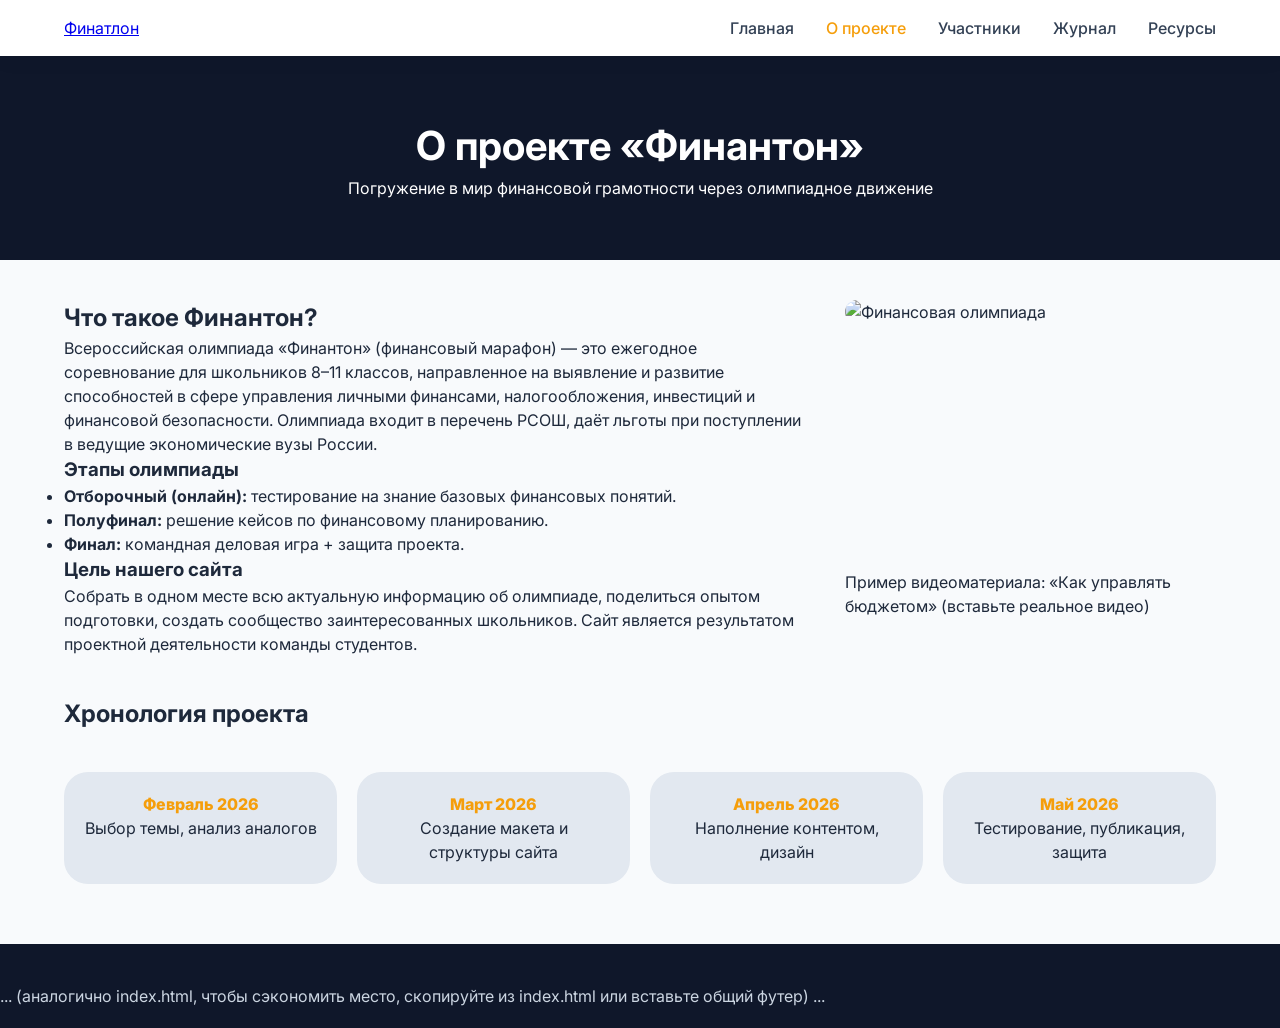
==== site/about.html @ a49ee3da "first commit" ====
<!DOCTYPE html>
<html lang="ru">
<head>
    <meta charset="UTF-8">
    <meta name="viewport" content="width=device-width, initial-scale=1.0">
    <title>Финантон | О проекте</title>
    <link rel="stylesheet" href="style.css">
    <link href="https://fonts.googleapis.com/css2?family=Inter:opsz,wght@14..32,300;14..32,400;14..32,600;14..32,700&display=swap" rel="stylesheet">
    <link rel="stylesheet" href="https://cdnjs.cloudflare.com/ajax/libs/font-awesome/6.0.0-beta3/css/all.min.css">
</head>
<body>
    <header class="header">
        <div class="container">
            <a href="index.html">Фин<span>атлон</span></a>
            <nav class="nav">
                <ul class="nav-menu">
                    <li><a href="index.html">Главная</a></li>
                    <li><a href="about.html" class="active">О проекте</a></li>
                    <li><a href="team.html">Участники</a></li>
                    <li><a href="journal.html">Журнал</a></li>
                    <li><a href="resources.html">Ресурсы</a></li>
                </ul>
                <div class="hamburger"><span class="bar"></span><span class="bar"></span><span class="bar"></span></div>
            </nav>
        </div>
    </header>

    <main>
        <section class="page-header">
            <div class="container">
                <h1>О проекте «Финантон»</h1>
                <p>Погружение в мир финансовой грамотности через олимпиадное движение</p>
            </div>
        </section>

        <section class="about-description">
            <div class="container">
                <div class="about-grid">
                    <div class="about-text">
                        <h2>Что такое Финантон?</h2>
                        <p>Всероссийская олимпиада «Финантон» (финансовый марафон) — это ежегодное соревнование для школьников 8–11 классов, направленное на выявление и развитие способностей в сфере управления личными финансами, налогообложения, инвестиций и финансовой безопасности. Олимпиада входит в перечень РСОШ, даёт льготы при поступлении в ведущие экономические вузы России.</p>
                        <h3>Этапы олимпиады</h3>
                        <ul>
                            <li><strong>Отборочный (онлайн):</strong> тестирование на знание базовых финансовых понятий.</li>
                            <li><strong>Полуфинал:</strong> решение кейсов по финансовому планированию.</li>
                            <li><strong>Финал:</strong> командная деловая игра + защита проекта.</li>
                        </ul>
                        <h3>Цель нашего сайта</h3>
                        <p>Собрать в одном месте всю актуальную информацию об олимпиаде, поделиться опытом подготовки, создать сообщество заинтересованных школьников. Сайт является результатом проектной деятельности команды студентов.</p>
                    </div>
                    <div class="about-media">
                        <img src="https://images.pexels.com/photos/4386326/pexels-photo-4386326.jpeg?auto=compress&cs=tinysrgb&w=600" alt="Финансовая олимпиада">
                        <div class="video-container">
                            <iframe width="100%" height="200" src="https://www.youtube.com/embed/dQw4w9WgXcQ?si=6Ix5xTqY1V1F" title="Видео о финансовой грамотности" frameborder="0" allowfullscreen></iframe>
                            <p class="video-caption">Пример видеоматериала: «Как управлять бюджетом» (вставьте реальное видео)</p>
                        </div>
                    </div>
                </div>
            </div>
        </section>

        <section class="timeline">
            <div class="container">
                <h2>Хронология проекта</h2>
                <div class="timeline-items">
                    <div class="timeline-item"><span>Февраль 2026</span><p>Выбор темы, анализ аналогов</p></div>
                    <div class="timeline-item"><span>Март 2026</span><p>Создание макета и структуры сайта</p></div>
                    <div class="timeline-item"><span>Апрель 2026</span><p>Наполнение контентом, дизайн</p></div>
                    <div class="timeline-item"><span>Май 2026</span><p>Тестирование, публикация, защита</p></div>
                </div>
            </div>
        </section>
    </main>

    <footer class="footer">... (аналогично index.html, чтобы сэкономить место, скопируйте из index.html или вставьте общий футер) ...</footer>
    <script>/* то же меню */</script>
</body>
</html>
---- site/style.css ----
* {
    margin: 0;
    padding: 0;
    box-sizing: border-box;
}

body {
    font-family: 'Inter', sans-serif;
    line-height: 1.5;
    color: #1e293b;
    background-color: #f8fafc;
}

.container {
    max-width: 1200px;
    margin: 0 auto;
    padding: 0 24px;
}

/* HEADER */
.header {
    background: white;
    box-shadow: 0 4px 20px rgba(0,0,0,0.05);
    position: sticky;
    top: 0;
    z-index: 100;
}

.header .container {
    display: flex;
    justify-content: space-between;
    align-items: center;
    padding-top: 16px;
    padding-bottom: 16px;
}

.logo a {
    font-size: 1.8rem;
    font-weight: 700;
    text-decoration: none;
    color: #0f172a;
}

.logo span {
    color: #f59e0b;
}

.nav-menu {
    display: flex;
    gap: 2rem;
    list-style: none;
}

.nav-menu li a {
    text-decoration: none;
    font-weight: 500;
    color: #334155;
    transition: 0.3s;
}

.nav-menu li a:hover, .nav-menu li a.active {
    color: #f59e0b;
}

.hamburger {
    display: none;
    flex-direction: column;
    cursor: pointer;
}

.bar {
    width: 25px;
    height: 3px;
    background: #0f172a;
    margin: 3px 0;
    transition: 0.3s;
}

@media (max-width: 768px) {
    .hamburger {
        display: flex;
    }
    .nav-menu {
        position: fixed;
        left: -100%;
        top: 70px;
        flex-direction: column;
        background: white;
        width: 100%;
        text-align: center;
        transition: 0.3s;
        box-shadow: 0 10px 20px rgba(0,0,0,0.1);
        padding: 2rem 0;
        gap: 1.5rem;
    }
    .nav-menu.active {
        left: 0;
    }
}

/* HERO SECTION */
.hero {
    display: flex;
    align-items: center;
    justify-content: space-between;
    gap: 40px;
    padding: 60px 24px;
    background: linear-gradient(135deg, #fef9e6 0%, #ffffff 100%);
}

.hero-content {
    flex: 1;
}

.hero-content h1 {
    font-size: 3rem;
    line-height: 1.2;
    margin-bottom: 20px;
}

.hero-content h1 span {
    color: #f59e0b;
}

.hero-image {
    flex: 1;
}
.hero-image img {
    width: 100%;
    border-radius: 24px;
    box-shadow: 0 20px 30px -10px rgba(0,0,0,0.1);
}

.btn-primary {
    display: inline-block;
    background: #f59e0b;
    color: white;
    padding: 12px 28px;
    border-radius: 40px;
    text-decoration: none;
    font-weight: 600;
    margin-top: 20px;
    transition: 0.3s;
}

.btn-primary:hover {
    background: #d97706;
    transform: translateY(-2px);
}

/* Аннотация */
.annotation {
    padding: 60px 0;
}
.annotation h2 {
    text-align: center;
    margin-bottom: 40px;
    font-size: 2.2rem;
}
.annotation-grid {
    display: flex;
    gap: 40px;
    flex-wrap: wrap;
}
.annotation-text {
    flex: 2;
}
.annotation-stats {
    flex: 1;
    display: flex;
    flex-direction: column;
    gap: 20px;
}
.stat-card {
    background: white;
    padding: 20px;
    border-radius: 24px;
    text-align: center;
    box-shadow: 0 6px 14px rgba(0,0,0,0.05);
}
.stat-card i {
    font-size: 2rem;
    color: #f59e0b;
}
.stat-number {
    display: block;
    font-size: 2rem;
    font-weight: 800;
}

/* Карточки предпросмотра */
.preview-cards {
    background: white;
    padding: 60px 0;
}
.cards-grid {
    display: grid;
    grid-template-columns: repeat(auto-fit, minmax(240px, 1fr));
    gap: 30px;
    margin-top: 30px;
}
.card {
    background: #f1f5f9;
    padding: 30px 20px;
    border-radius: 28px;
    text-align: center;
    transition: 0.3s;
}
.card i {
    font-size: 2.5rem;
    color: #f59e0b;
    margin-bottom: 16px;
}
.card:hover {
    transform: translateY(-5px);
    box-shadow: 0 12px 24px rgba(0,0,0,0.08);
}
.btn-link {
    display: inline-block;
    margin-top: 16px;
    text-decoration: none;
    font-weight: 500;
    color: #f59e0b;
}

/* Page header */
.page-header {
    background: #0f172a;
    color: white;
    padding: 60px 0;
    text-align: center;
}
.page-header h1 {
    font-size: 2.5rem;
}

/* About page */
.about-grid {
    display: flex;
    gap: 40px;
    flex-wrap: wrap;
    margin: 40px 0;
}
.about-text {
    flex: 2;
}
.about-media {
    flex: 1;
}
.about-media img {
    width: 100%;
    border-radius: 20px;
    margin-bottom: 20px;
}
.timeline-items {
    display: flex;
    flex-wrap: wrap;
    gap: 20px;
    justify-content: space-between;
    margin: 40px 0;
}
.timeline-item {
    background: #e2e8f0;
    padding: 20px;
    border-radius: 24px;
    flex: 1;
    text-align: center;
}
.timeline-item span {
    font-weight: 800;
    display: block;
    color: #f59e0b;
}

/* Team */
.team-grid {
    display: grid;
    grid-template-columns: repeat(auto-fit, minmax(260px, 1fr));
    gap: 30px;
    margin: 40px 0;
}
.team-card {
    background: white;
    border-radius: 28px;
    overflow: hidden;
    box-shadow: 0 6px 16px rgba(0,0,0,0.05);
    padding: 20px;
    text-align: center;
}
.team-card img {
    width: 120px;
    height: 120px;
    border-radius: 50%;
    object-fit: cover;
    margin-bottom: 16px;
}
.team-card .role {
    color: #f59e0b;
    font-weight: 600;
    margin-bottom: 12px;
}
.skills {
    display: flex;
    gap: 8px;
    justify-content: center;
    margin-top: 12px;
}
.skills span {
    background: #e2e8f0;
    padding: 4px 12px;
    border-radius: 30px;
    font-size: 0.8rem;
}
.team-note {
    background: #fef9e6;
    padding: 24px;
    border-radius: 32px;
    display: flex;
    align-items: center;
    gap: 16px;
    margin: 20px 0 40px;
}
.team-note i {
    font-size: 2rem;
    color: #f59e0b;
}

/* Journal */
.journal-post {
    background: white;
    border-radius: 32px;
    padding: 30px;
    margin-bottom: 40px;
    box-shadow: 0 4px 12px rgba(0,0,0,0.03);
}
.post-date {
    color: #f59e0b;
    font-weight: 600;
    margin-bottom: 12px;
}
.journal-post h2 {
    margin-bottom: 16px;
}
.post-media img, .diagram-placeholder {
    max-width: 100%;
    margin: 20px 0;
    border-radius: 20px;
}
.diagram-placeholder {
    background: #eef2ff;
    padding: 40px;
    text-align: center;
}
.video-container {
    margin: 20px 0;
}
.post-gallery {
    background: #f1f5f9;
    padding: 12px;
    border-radius: 24px;
}

/* Resources */
.resources-grid {
    padding: 40px 0;
}
.resource-category {
    margin-bottom: 40px;
}
.resource-category h2 {
    margin-bottom: 20px;
}
.resource-category ul {
    list-style: none;
}
.resource-category li {
    margin-bottom: 12px;
    padding-left: 24px;
    border-left: 3px solid #f59e0b;
}
.resource-category a {
    text-decoration: none;
    color: #1e293b;
    font-weight: 500;
}
.resource-category a:hover {
    color: #f59e0b;
}
.infographic {
    background: white;
    padding: 40px 0;
    text-align: center;
}

/* Footer */
.footer {
    background: #0f172a;
    color: #cbd5e1;
    padding: 40px 0 20px;
    margin-top: 60px;
}
.footer-content {
    display: flex;
    flex-wrap: wrap;
    justify-content: space-between;
    gap: 30px;
}
.footer-logo h3 {
    color: white;
}
.footer-links ul {
    list-style: none;
}
.footer-links a {
    color: #cbd5e1;
    text-decoration: none;
}
.footer-links a:hover {
    color: #f59e0b;
}
.footer-bottom {
    text-align: center;
    margin-top: 30px;
    padding-top: 20px;
    border-top: 1px solid #334155;
}

/* Responsive */
@media (max-width: 768px) {
    .hero {
        flex-direction: column;
        text-align: center;
    }
    .annotation-grid {
        flex-direction: column;
    }
    .timeline-items {
        flex-direction: column;
    }
}
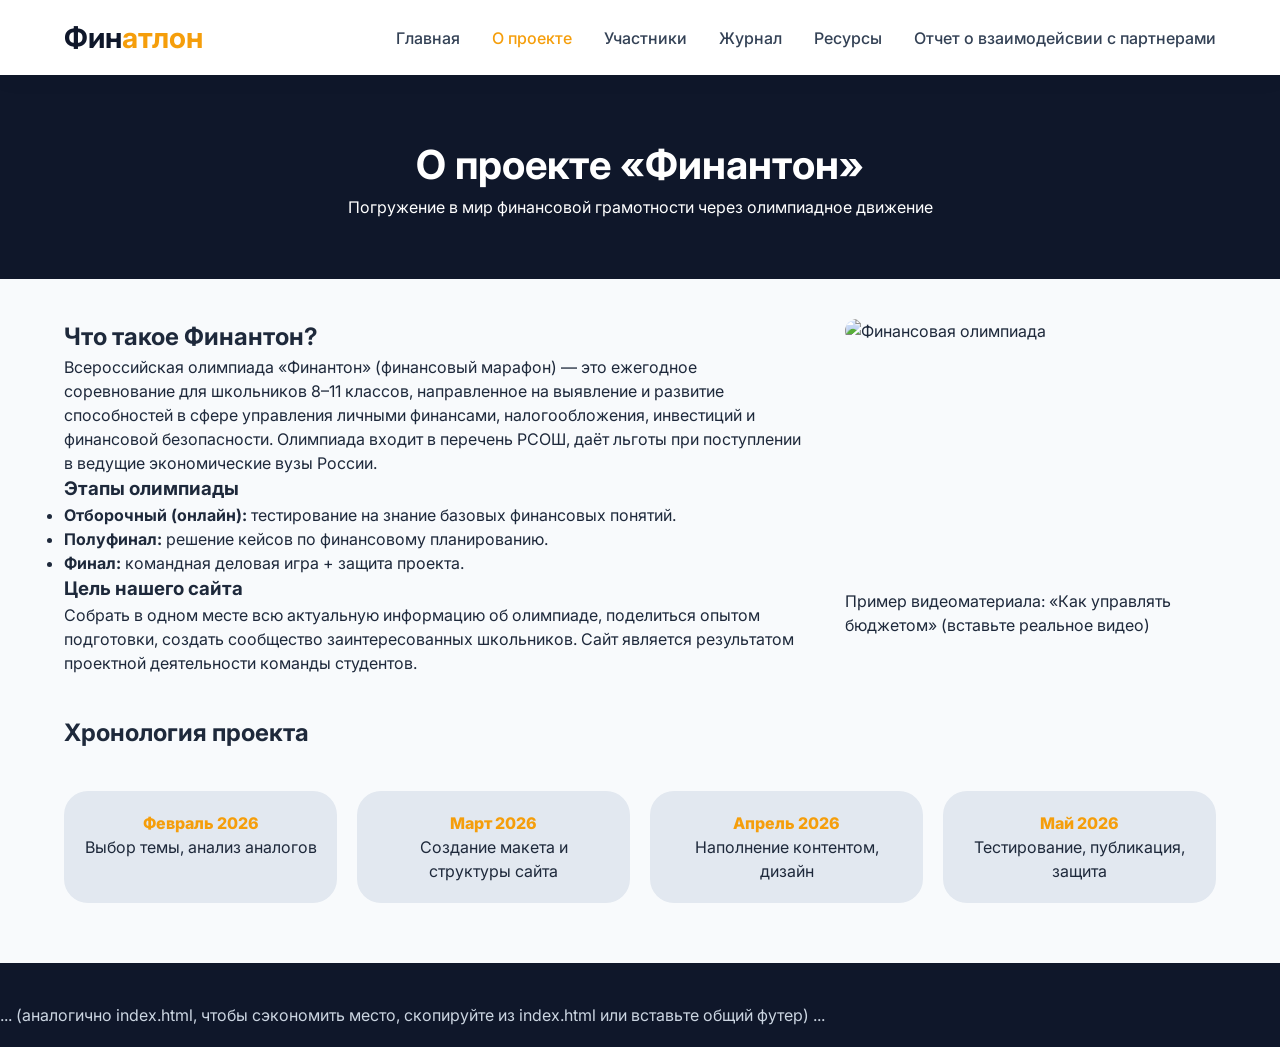
==== commit 07754e64: "twice commit" ====
--- a/site/about.html
+++ b/site/about.html
@@ -11,7 +11,9 @@
 <body>
     <header class="header">
         <div class="container">
-            <a href="index.html">Фин<span>атлон</span></a>
+            <div class="logo">
+                <a href="index.html">Фин<span>атлон</span></a>
+            </div>
             <nav class="nav">
                 <ul class="nav-menu">
                     <li><a href="index.html">Главная</a></li>
@@ -19,8 +21,13 @@
                     <li><a href="team.html">Участники</a></li>
                     <li><a href="journal.html">Журнал</a></li>
                     <li><a href="resources.html">Ресурсы</a></li>
+					<li><a href="report_intraction_with%20partners.html">Отчет о взаимодейсвии с партнерами</a></li>
                 </ul>
-                <div class="hamburger"><span class="bar"></span><span class="bar"></span><span class="bar"></span></div>
+                <div class="hamburger">
+                    <span class="bar"></span>
+                    <span class="bar"></span>
+                    <span class="bar"></span>
+                </div>
             </nav>
         </div>
     </header>
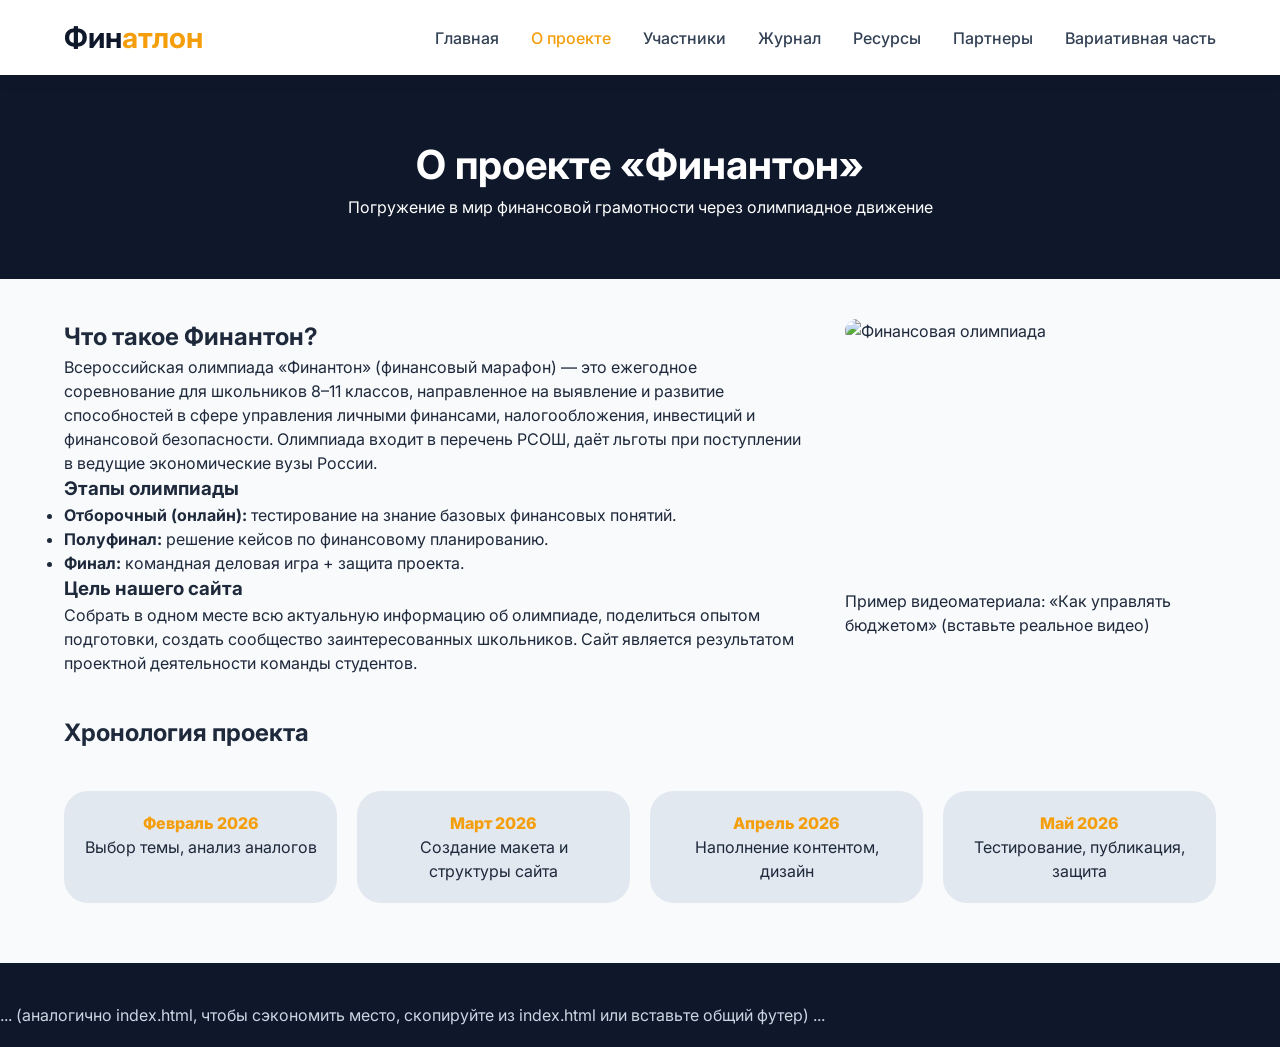
==== commit 61b0fae0: "variable_part" ====
--- a/site/about.html
+++ b/site/about.html
@@ -21,7 +21,8 @@
                     <li><a href="team.html">Участники</a></li>
                     <li><a href="journal.html">Журнал</a></li>
                     <li><a href="resources.html">Ресурсы</a></li>
-					<li><a href="report_intraction_with%20partners.html">Отчет о взаимодейсвии с партнерами</a></li>
+					<li><a href="report_intraction_with%20partners.html">Партнеры</a></li>
+					<li><a href="variable_part.html">Вариативная часть</a></li>
                 </ul>
                 <div class="hamburger">
                     <span class="bar"></span>
